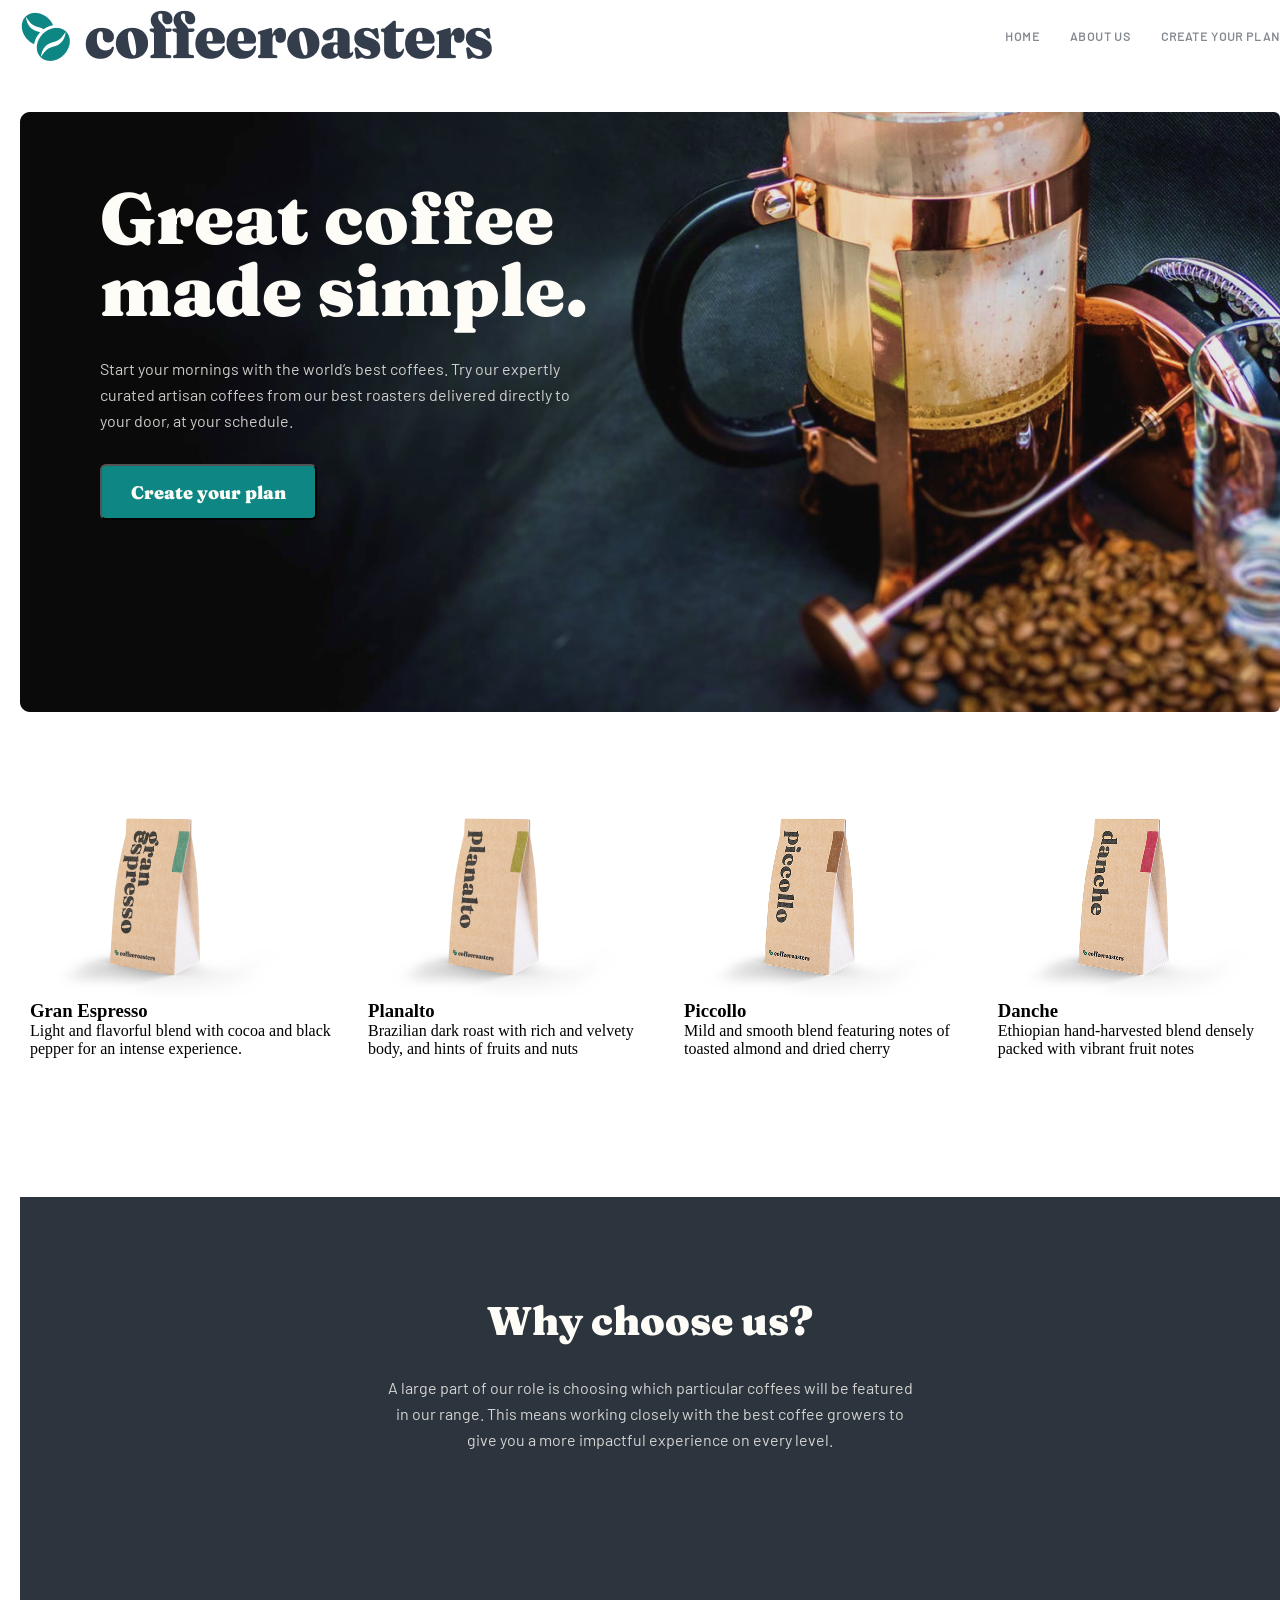
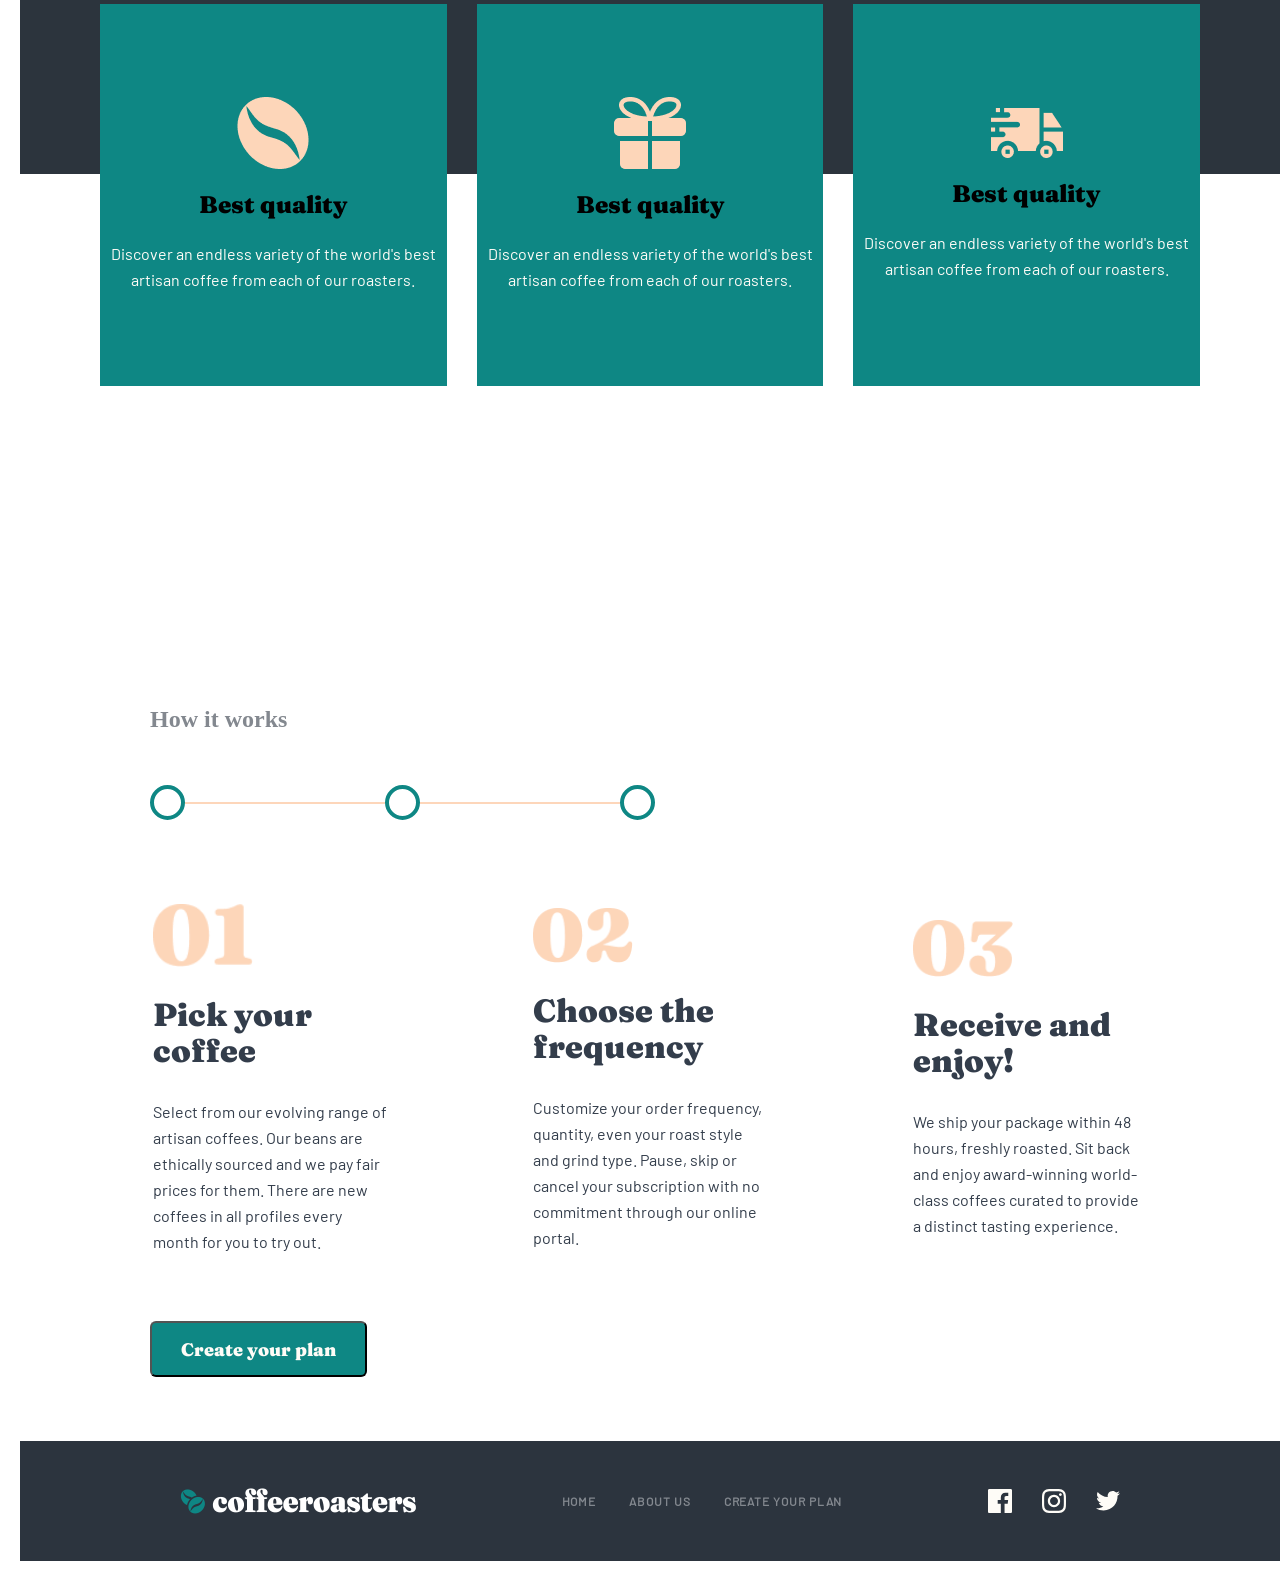
==== index.html @ 9636c9f7 "coffe" ====
<!doctype html>
<html lang="en">
  <head>
    <meta charset="UTF-8" />
    <meta name="viewport" content="width=device-width, initial-scale=1.0" />
    <title>Coffele</title>
    <link rel="stylesheet" href="./css/fonts.css" />
    <link rel="stylesheet" href="./css/style.css" />
  </head>
  <body>
    <div class="wrapper">
      <header>
        <div class="navbar">
          <img src="./img/navbar_logo.png" alt="logo" class="navbar_logo" />
          <ul class="navbar__list">
            <li class="navbar__item"><a class="navbar__link" href="#">Home</a></li>
            <li class="navbar__item"><a class="navbar__link" href="./pages/about.html">ABOUT US</a></li>
            <li class="navbar__item"><a class="navbar__link" href="#">Create your plan</a></li>
          </ul>
        </div>
        <div class="intro">
          <div class="intro__contener">
            <h1 class="intro__title">Great coffee made simple.</h1>
            <p class="intro__text">
              Start your mornings with the world’s best coffees. Try our
              expertly curated artisan coffees from our best roasters delivered
              directly to your door, at your schedule.
            </p>
            <button class="intro__btn">Create your plan</button>
          </div>
        </div>
      </header>

      <section class="section1">
        <div class="type__continer">
          <div class="type__card">
            <img src="./img/kopi1.png" alt="plan_1" class="type_card__img" />
            <h3 class="type__title">Gran Espresso</h3>
            <p class="type__subtitle">
              Light and flavorful blend with cocoa and black pepper for an
              intense experience.
            </p>
          </div>
          <div class="type__card">
            <img
              src="./img/planalto.png"
              alt="plan_1"
              class="type__card__img"
            />
            <h3 class="type__title">Planalto</h3>
            <p class="type__subtitle">
              Brazilian dark roast with rich and velvety body, and hints of
              fruits and nuts
            </p>
          </div>
          <div class="type__card">
            <img src="./img/kopi3.png" alt="plan_1" class="type__card__img" />
            <h3 class="type__title">Piccollo</h3>
            <p class="type__subtitle">
              Mild and smooth blend featuring notes of toasted almond and dried
              cherry
            </p>
          </div>
          <div class="type__card">
            <img src="./img/kopi4.png" alt="plan_1" class="type__card__img" />
            <h3 class="type__title">Danche</h3>
            <p class="type__text">
              Ethiopian hand-harvested blend densely packed with vibrant fruit
              notes
            </p>
          </div>
        </div>
      </section>

      <section class="section2">
        <div class="whu__continer">
          <div class="whu__content">
            <h2 class="whu__title">Why choose us?</h2>
            <p class="whu__text">
              A large part of our role is choosing which particular coffees will
              be featured in our range. This means working closely with the best
              coffee growers to give you a more impactful experience on every
              level.
            </p>
          </div>

          <div class="whu__cards">
            <div class="whu__card">
              <img
                src="./img/coffee-bean.png"
                alt="whu1"
                class="whu__card_img"
              />
              <p class="whu__card_text">Best quality</p>
              <p class="whu__card_subtitle">
                Discover an endless variety of the world's best artisan coffee
                from each of our roasters.
              </p>
            </div>
            <div class="whu__card">
              <img
                src="./img/Combined Shape.png"
                alt="whu1"
                class="whu__card_img"
              />
              <p class="whu__card_text">Best quality</p>
              <p class="whu__card_subtitle">
                Discover an endless variety of the world's best artisan coffee
                from each of our roasters.
              </p>
            </div>
            <div class="whu__card">
              <img
                src="./img/Combined Shape (1).png"
                alt="whu1"
                class="whu__card_img"
              />
              <p class="whu__card_text">Best quality</p>
              <p class="whu__card_subtitle">
                Discover an endless variety of the world's best artisan coffee
                from each of our roasters.
              </p>
            </div>
          </div>
        </div>
      </section>

      <sec tion class="section2">
        <div class="how__continer">
          <p class="how__text">How it works</p>
          <div class="how__cards">
            <div class="how__card"></div>
            <hr />
            <div class="how__card"></div>
            <hr />
            <div class="how__card"></div>
          </div>
          <div class="how__cards2">
            <div class="how__card1">
              <img src="./img/01.png" alt="plan1" class="how__card_img" />
              <p class="how__text1">Pick your coffee</p>
              <p class="how__text2">
                Select from our evolving range of artisan coffees. Our beans are
                ethically sourced and we pay fair prices for them. There are new
                coffees in all profiles every month for you to try out.
              </p>
            </div>
            <div class="how__card1">
              <img src="./img/02.png" alt="plan1" class="how__card_img" />
              <p class="how__text1">Choose the frequency</p>
              <p class="how__text2">
                Customize your order frequency, quantity, even your roast style
                and grind type. Pause, skip or cancel your subscription with no
                commitment through our online portal.
              </p>
            </div>
            <div class="how__card1">
              <img src="./img/03.png" alt="plan1" class="how__card_img" />
              <p class="how__text1">Receive and enjoy!</p>
              <p class="how__text2">
                We ship your package within 48 hours, freshly roasted. Sit back
                and enjoy award-winning world-class coffees curated to provide a
                distinct tasting experience.
              </p>
            </div>
          </div>
          <button class="how__btn">Create your plan</button>
        </div>
      </sec>
      <footer>
        <div class="footer__contener">
          <img src="./img/footer__logo.png" alt="logo" class="footer__logo" />
          <ul class="footer__list">
            <li class="footer__item"><a href="" class="footer__link">HOME</a></li>
            <li class="footer__item">
              <a href="./pages/about.html" class="footer__link">ABOUT US</a>
            </li>
            <li class="footer__item">
              <a href="" class="footer__link">Create your plan</a>
            </li>
          </ul>
          <div class="footer__contener_img">
            <img src="./img/fasebook.svg" alt="logo" class="footer__img" />
            <img src="./img/Shape.svg" alt="logo" class="footer__img" />
            <img src="./img/twitter.svg" alt="logo" class="footer__img" />
          </div>
        </div>
      </footer>
    </div>
  </body>
</html>
---- css/fonts.css ----
/* barlow-regular - latin */
@font-face {
  font-display: swap; /* Check https://developer.mozilla.org/en-US/docs/Web/CSS/@font-face/font-display for other options. */
  font-family: 'Barlow';
  font-style: normal;
  font-weight: 400;
  src: url('../fonts/barlow-v13-latin-regular.woff2') format('woff2'); /* Chrome 36+, Opera 23+, Firefox 39+, Safari 12+, iOS 10+ */
}
/* fraunces-regular - latin */
@font-face {
  font-display: swap; /* Check https://developer.mozilla.org/en-US/docs/Web/CSS/@font-face/font-display for other options. */
  font-family: 'Fraunces';
  font-style: normal;
  font-weight: 400;
  src: url('../fonts/fraunces-v38-latin-regular.woff2') format('woff2'); /* Chrome 36+, Opera 23+, Firefox 39+, Safari 12+, iOS 10+ */
}
/* fraunces-900 - latin */
@font-face {
  font-display: swap; /* Check https://developer.mozilla.org/en-US/docs/Web/CSS/@font-face/font-display for other options. */
  font-family: 'Fraunces';
  font-style: normal;
  font-weight: 900;
  src: url('../fonts/fraunces-v38-latin-900.woff2') format('woff2'); /* Chrome 36+, Opera 23+, Firefox 39+, Safari 12+, iOS 10+ */
}
---- css/style.css ----
* {
  margin: 0;
  padding: 0;
  box-sizing: border-box;
}

li {
  list-style: none;
}

a {
  text-decoration: none;
}

.wrapper {
  margin: auto;
  width: 1300px;
  padding: 10px 20px;
}

.navbar {
  display: flex;
  justify-content: space-between;
  align-items: center;
}
.navbar__list {
  display: flex;
  gap: 30px;
}
.navbar__link {
  font-family: "Barlow";
  font-style: normal;
  font-weight: 700;
  font-size: 12px;
  line-height: 15px;
  /* identical to box height, or 125% */
  letter-spacing: 0.923077px;
  text-transform: uppercase;
  color: #83888f;
}
.navbar__link:hover {
  color: black;
  transition: all 0.3s linear;
}

.intro {
  background-image: url("../img/intro.bg.color.png");
  height: 600px;
  margin-top: 50px;
  background-size: cover;
  border-radius: 6px;
  padding: 70px 80px;
}
.intro__contener {
  display: flex;
  flex-direction: column;
  gap: 30px;
  margin-top: 0px;
}
.intro__title {
  width: 500px;
  font-family: "Fraunces";
  font-style: normal;
  font-weight: 900;
  font-size: 72px;
  line-height: 72px;
  color: #fefcf7;
}
.intro__text {
  width: 500px;
  font-family: "Barlow";
  font-style: normal;
  font-weight: 400;
  font-size: 16px;
  line-height: 26px;
  /* or 162% */
  color: #fefcf7;
  mix-blend-mode: normal;
  opacity: 0.8;
}
.intro__btn {
  width: 217px;
  height: 56px;
  background: #0E8784;
  border-radius: 6px;
  /* Create your plan */
  font-family: "Fraunces";
  font-style: normal;
  font-weight: 900;
  font-size: 18px;
  line-height: 25px;
  /* identical to box height, or 139% */
  text-align: center;
  color: #FEFCF7;
}
.intro__btn:hover {
  background-color: #66d2cf;
}

.type__continer {
  display: flex;
  gap: 30px;
  margin-top: 81px;
  padding: 10px;
}
.type__continer__title {
  font-family: "Fraunces";
  font-style: normal;
  font-weight: 900;
  font-size: 24px;
  line-height: 32px;
  /* identical to box height, or 133% */
  text-align: center;
  color: #333d4b;
}
.type__continer__text {
  font-family: "Barlow";
  font-style: normal;
  font-weight: 400;
  font-size: 16px;
  line-height: 26px;
  /* or 162% */
  text-align: center;
  color: #333d4b;
}

.whu__continer {
  margin-top: 129px;
  background-color: #2c343d;
  height: 577px;
  padding: 100px 80px;
}

.whu__content {
  display: flex;
  flex-direction: column;
  align-items: center;
  gap: 30px;
}
.whu__title {
  font-family: "Fraunces";
  font-style: normal;
  font-weight: 900;
  font-size: 40px;
  line-height: 48px;
  /* identical to box height, or 120% */
  text-align: center;
  color: #fefcf7;
}
.whu__text {
  width: 530px;
  font-family: "Barlow";
  font-style: normal;
  font-weight: 400;
  font-size: 16px;
  line-height: 26px;
  /* or 162% */
  text-align: center;
  color: #fefcf7;
  mix-blend-mode: normal;
  opacity: 0.8;
}
.whu__cards {
  display: flex;
  gap: 30px;
  align-items: center;
  margin-top: 151px;
}
.whu__card {
  width: 350px;
  height: 382px;
  background-color: #0e8784;
  display: flex;
  flex-direction: column;
  align-items: center;
  justify-content: center;
  gap: 20px;
}
.whu__card_text {
  font-family: "Fraunces";
  font-style: normal;
  font-weight: 900;
  font-size: 24px;
  line-height: 32px;
  text-align: center;
}
.whu__card_subtitle {
  font-family: "Barlow";
  font-style: normal;
  font-weight: 400px;
  font-size: 16px;
  line-height: 26px;
  text-align: center;
  color: #fefcf7;
}

.how__continer {
  margin-top: 529px;
  display: flex;
  flex-direction: column;
  justify-content: center;
}

.how__text {
  font-family: "Fraunces 9pt";
  font-style: normal;
  font-weight: 900;
  font-size: 24px;
  line-height: 32px;
  /* identical to box height, or 133% */
  margin-left: 130px;
  color: #83888f;
}
.how__cards {
  display: flex;
  margin-top: 50px;
  align-items: center;
  margin-left: 130px;
}
.how__card {
  width: 35px;
  height: 35px;
  border: 4px solid #0e8784;
  border-radius: 50px;
}
.how__cards2 {
  display: flex;
  align-items: center;
  justify-content: center;
  margin-top: 82px;
  gap: 95px;
}
.how__card1 {
  width: 285px;
  height: 355px;
  display: flex;
  flex-direction: column;
  justify-content: center;
  gap: 30px;
  padding: 0 25px;
}
.how__card_img {
  width: 100px;
}
.how__text1 {
  font-family: "Fraunces";
  font-style: normal;
  font-weight: 900;
  font-size: 32px;
  line-height: 36px;
  /* or 112% */
  color: #333d4b;
}
.how__text2 {
  font-family: "Barlow";
  font-style: normal;
  font-weight: 400;
  font-size: 16px;
  line-height: 26px;
  /* or 162% */
  color: #333d4b;
}
.how__btn {
  width: 217px;
  height: 56px;
  background: #0E8784;
  border-radius: 6px;
  /* Create your plan */
  font-family: "Fraunces";
  font-style: normal;
  font-weight: 900;
  font-size: 18px;
  line-height: 25px;
  /* identical to box height, or 139% */
  text-align: center;
  color: #FEFCF7;
  margin: 64px 130px;
}
.how__btn:hover {
  background-color: #66D2CF;
}

hr {
  width: 200px;
  border: 1px solid #fdd6ba;
  height: 0px;
}

.footer__contener {
  background-color: #2c343e;
  display: flex;
  padding: 47px 87px;
  justify-content: space-around;
  align-items: center;
}
.footer__contener_img {
  display: flex;
  gap: 30px;
}
.footer__logo {
  width: 236px;
}
.footer__list {
  display: flex;
  gap: 33px;
}
.footer__link {
  font-family: "Barlow";
  font-style: normal;
  font-weight: 700;
  font-size: 12px;
  line-height: 15px;
  /* identical to box height, or 125% */
  letter-spacing: 0.923077px;
  text-transform: uppercase;
  color: #83888f;
}
.footer__link:hover {
  color: white;
  transition: all 0.3s linear;
}
.footer__img:hover {
  color: #fdd6ba;
  transition: all 0.3s linear;
}

.about {
  background-image: url(../img/about_intro.jpg);
  background-size: cover;
  height: 550px;
  display: flex;
  flex-direction: column;
  gap: 30px;
  padding: 130px;
}
.about__title {
  font-family: "Fraunces";
  font-style: normal;
  font-weight: 900;
  font-size: 40px;
  line-height: 48px;
  /* identical to box height, or 120% */
  color: #d9d7d1;
}
.about__text {
  width: 450px;
  font-family: "Barlow";
  font-style: normal;
  font-weight: 400;
  font-size: 16px;
  line-height: 26px;
  /* or 162% */
  color: #fefcf7;
}

.about__barmen {
  margin-top: 148px;
  display: flex;
  align-items: center;
  gap: 40px;
  justify-content: space-between;
  padding: 40px;
}
.about__barmen_right {
  display: flex;
  flex-direction: column;
  gap: 40px;
}
.about__barmen_title {
  font-family: "Fraunces";
  font-style: normal;
  font-weight: 900;
  font-size: 40px;
  line-height: 48px;
  /* identical to box height, or 120% */
  color: #333d4b;
}
.about__barmen_text {
  width: 539px;
  font-family: "Barlow";
  font-style: normal;
  font-weight: 400;
  font-size: 16px;
  line-height: 26px;
  /* or 162% */
  color: #333d4b;
  mix-blend-mode: normal;
  opacity: 0.8;
}

.sentr {
  margin-top: 150px;
  background-color: #2c343e;
  display: flex;
  height: 474px;
}
.sentr__left {
  padding: 85px;
  display: flex;
  flex-direction: column;
  gap: 40px;
}
.sentr__title {
  font-family: "Fraunces";
  font-style: normal;
  font-weight: 900;
  font-size: 40px;
  line-height: 48px;
  /* identical to box height, or 120% */
  color: #fefcf7;
}
.sentr__text {
  font-family: "Barlow";
  font-style: normal;
  font-weight: 400;
  font-size: 16px;
  line-height: 26px;
  /* or 162% */
  color: #fefcf7;
  mix-blend-mode: normal;
  opacity: 0.8;
}
.sentr__img {
  margin-top: -88px;
  margin-right: 85px;
  border: 1px solid #2c343e;
  border-radius: 12px;
}

.countries__continer {
  margin-top: 168px;
  padding: 85px;
}
.countries__title {
  font-family: "Fraunces 9pt";
  font-style: normal;
  font-weight: 900;
  font-size: 24px;
  line-height: 32px;
  /* identical to box height, or 133% */
  color: #83888f;
}
.countries__cards {
  margin-top: 72px;
  display: flex;
  gap: 95px;
}
.countries__card {
  width: 280px;
  display: flex;
  flex-direction: column;
  gap: 20px;
  justify-content: center;
}
.countries__img {
  width: 50px;
}
.countries__text {
  font-family: "Fraunces";
  font-style: normal;
  font-weight: 900;
  font-size: 32px;
  line-height: 36px;
  /* identical to box height, or 112% */
  color: #333d4b;
}
.countries__text2 {
  font-family: "Barlow";
  font-style: normal;
  font-weight: 400;
  font-size: 16px;
  line-height: 26px;
  /* or 162% */
  color: #333d4b;
}/*# sourceMappingURL=style.css.map */
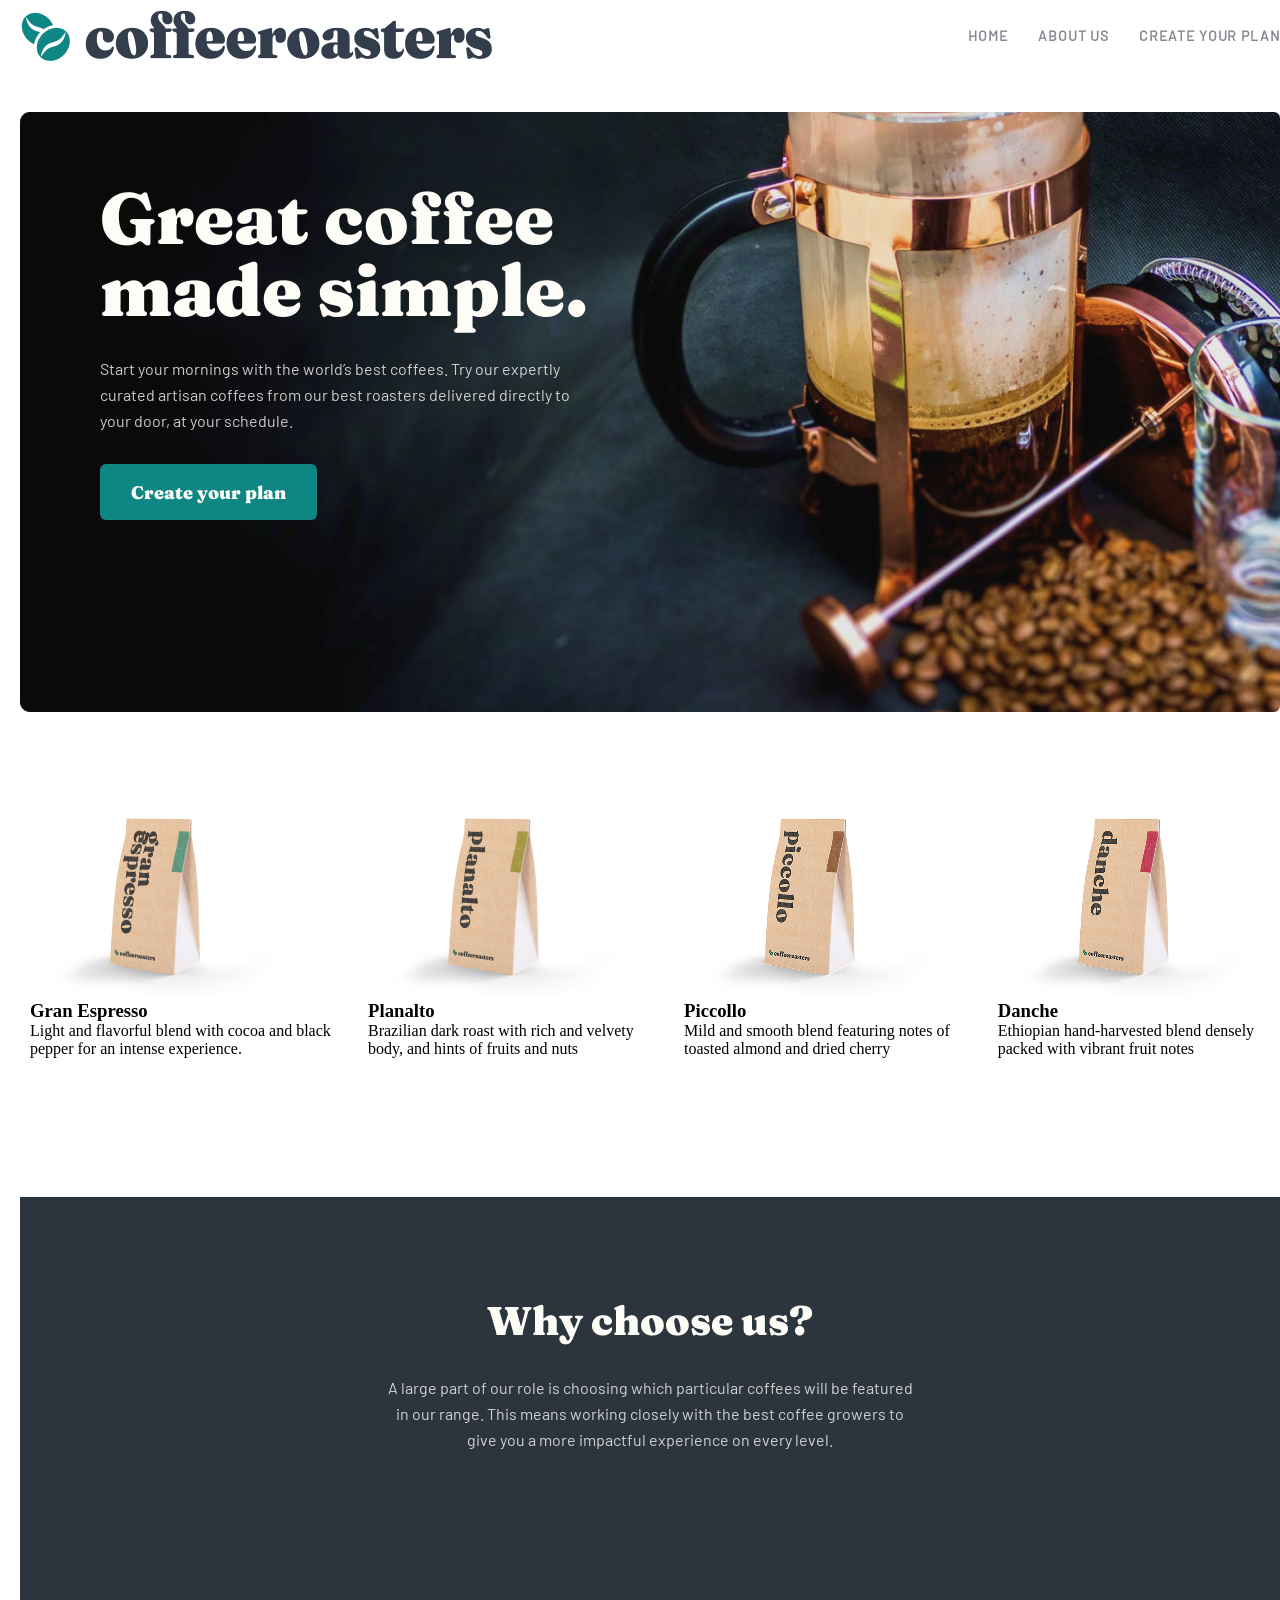
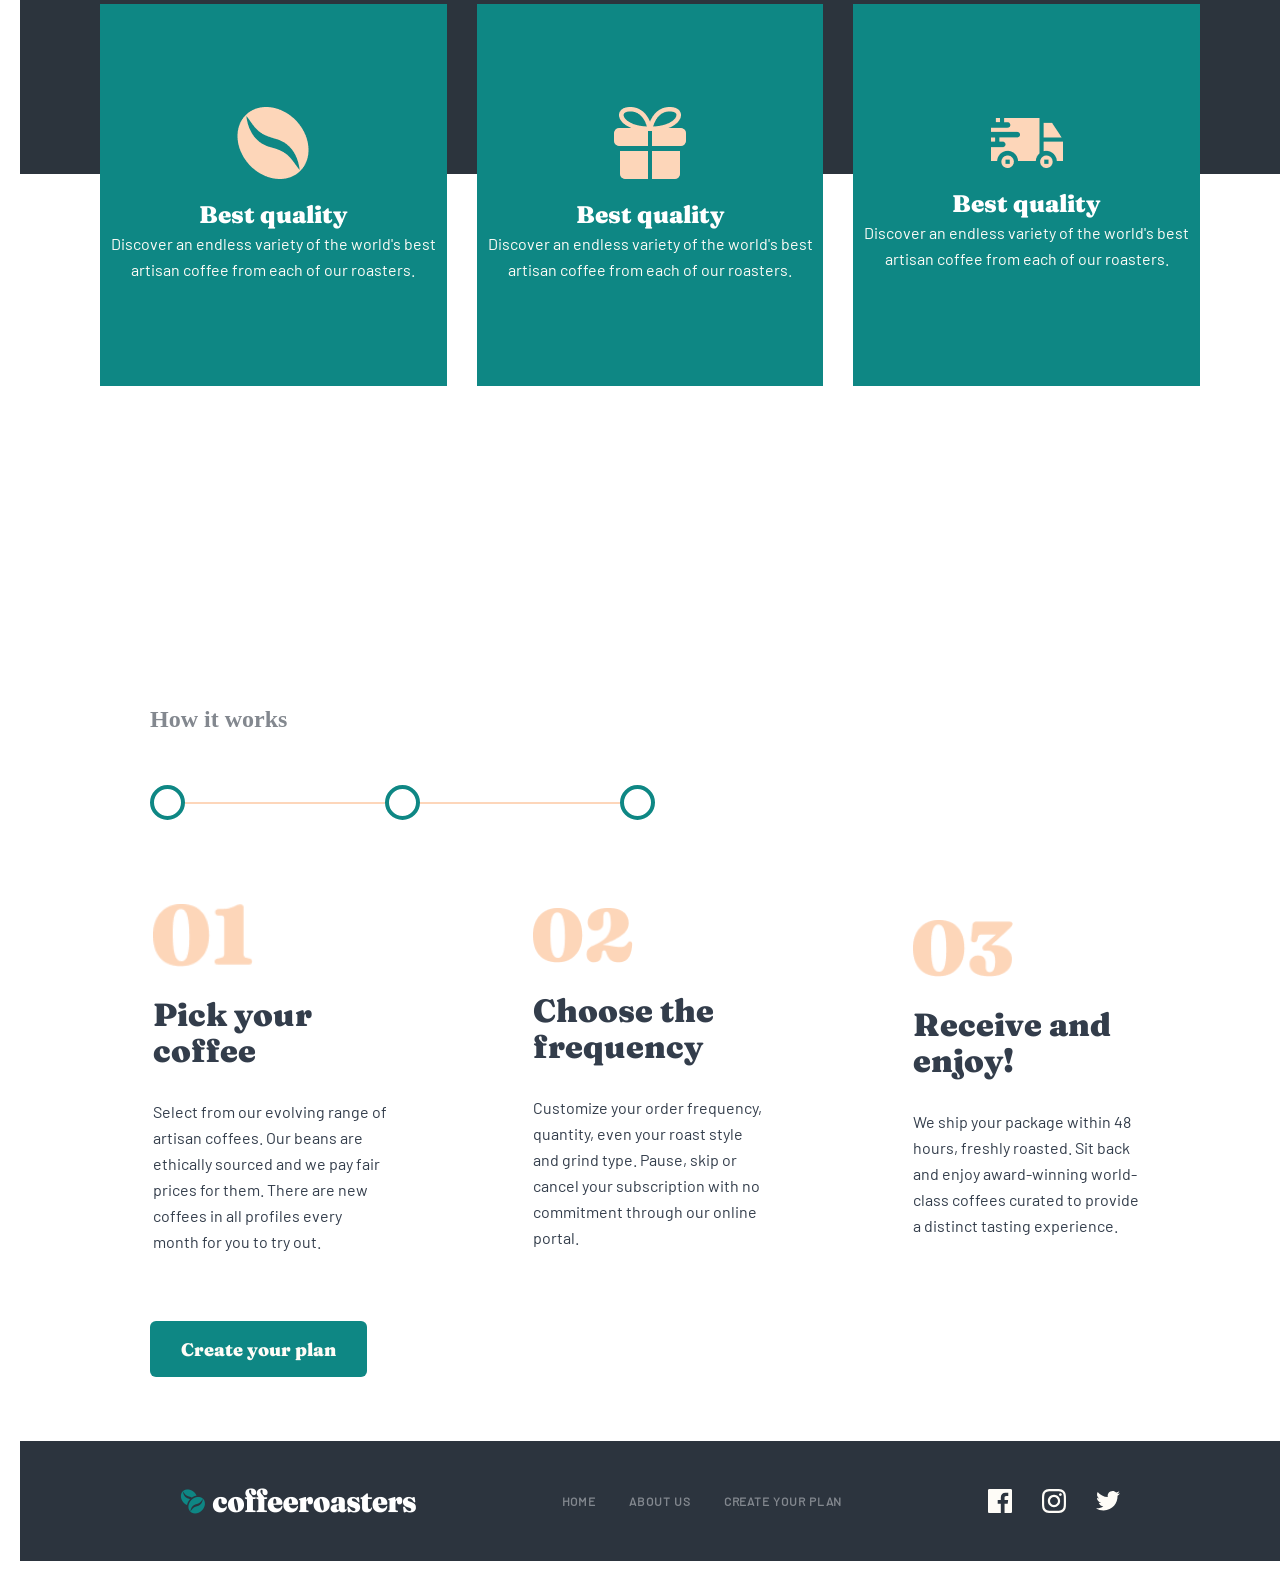
==== commit 8c8af4ca: "ozgardi" ====
--- a/index.html
+++ b/index.html
@@ -13,10 +13,23 @@
         <div class="navbar">
           <img src="./img/navbar_logo.png" alt="logo" class="navbar_logo" />
           <ul class="navbar__list">
-            <li class="navbar__item"><a class="navbar__link" href="#">Home</a></li>
-            <li class="navbar__item"><a class="navbar__link" href="./pages/about.html">ABOUT US</a></li>
-            <li class="navbar__item"><a class="navbar__link" href="#">Create your plan</a></li>
+            <li class="navbar__item">
+              <a class="navbar__link" href="#">Home</a>
+            </li>
+            <li class="navbar__item">
+              <a class="navbar__link" href="./pages/about.html">ABOUT US</a>
+            </li>
+            <li class="navbar__item">
+              <a class="navbar__link" href="./pages/creat.html"
+                >Create your plan</a
+              >
+            </li>
           </ul>
+          <div class="navbar__burger">
+            <div class="navbar__burger_item"></div>
+            <div class="navbar__burger_item"></div>
+            <div class="navbar__burger_item"></div>
+          </div>
         </div>
         <div class="intro">
           <div class="intro__contener">
@@ -34,12 +47,14 @@
       <section class="section1">
         <div class="type__continer">
           <div class="type__card">
-            <img src="./img/kopi1.png" alt="plan_1" class="type_card__img" />
-            <h3 class="type__title">Gran Espresso</h3>
-            <p class="type__subtitle">
-              Light and flavorful blend with cocoa and black pepper for an
-              intense experience.
-            </p>
+            <img src="./img/kopi1.png" alt="plan_1" class="type__card__img" />
+            <div class="type__top">
+              <h3 class="type__title">Gran Espresso</h3>
+              <p class="type__subtitle">
+                Light and flavorful blend with cocoa and black pepper for an
+                intense experience.
+              </p>
+            </div>
           </div>
           <div class="type__card">
             <img
@@ -47,27 +62,33 @@
               alt="plan_1"
               class="type__card__img"
             />
-            <h3 class="type__title">Planalto</h3>
-            <p class="type__subtitle">
-              Brazilian dark roast with rich and velvety body, and hints of
-              fruits and nuts
-            </p>
+            <div class="type__top">
+              <h3 class="type__title">Planalto</h3>
+              <p class="type__subtitle">
+                Brazilian dark roast with rich and velvety body, and hints of
+                fruits and nuts
+              </p>
+            </div>
           </div>
           <div class="type__card">
             <img src="./img/kopi3.png" alt="plan_1" class="type__card__img" />
-            <h3 class="type__title">Piccollo</h3>
-            <p class="type__subtitle">
-              Mild and smooth blend featuring notes of toasted almond and dried
-              cherry
-            </p>
+            <div class="type__top">
+              <h3 class="type__title">Piccollo</h3>
+              <p class="type__subtitle">
+                Mild and smooth blend featuring notes of toasted almond and
+                dried cherry
+              </p>
+            </div>
           </div>
           <div class="type__card">
             <img src="./img/kopi4.png" alt="plan_1" class="type__card__img" />
-            <h3 class="type__title">Danche</h3>
-            <p class="type__text">
-              Ethiopian hand-harvested blend densely packed with vibrant fruit
-              notes
-            </p>
+            <div class="type__top">
+              <h3 class="type__title">Danche</h3>
+              <p class="type__subtitle">
+                Ethiopian hand-harvested blend densely packed with vibrant fruit
+                notes
+              </p>
+            </div>
           </div>
         </div>
       </section>
@@ -91,11 +112,13 @@
                 alt="whu1"
                 class="whu__card_img"
               />
-              <p class="whu__card_text">Best quality</p>
-              <p class="whu__card_subtitle">
-                Discover an endless variety of the world's best artisan coffee
-                from each of our roasters.
-              </p>
+              <div class="whu__top">
+                <p class="whu__card_text">Best quality</p>
+                <p class="whu__card_subtitle">
+                  Discover an endless variety of the world's best artisan coffee
+                  from each of our roasters.
+                </p>
+              </div>
             </div>
             <div class="whu__card">
               <img
@@ -103,11 +126,13 @@
                 alt="whu1"
                 class="whu__card_img"
               />
-              <p class="whu__card_text">Best quality</p>
-              <p class="whu__card_subtitle">
-                Discover an endless variety of the world's best artisan coffee
-                from each of our roasters.
-              </p>
+              <div class="whu__top">
+                <p class="whu__card_text">Best quality</p>
+                <p class="whu__card_subtitle">
+                  Discover an endless variety of the world's best artisan coffee
+                  from each of our roasters.
+                </p>
+              </div>
             </div>
             <div class="whu__card">
               <img
@@ -115,17 +140,19 @@
                 alt="whu1"
                 class="whu__card_img"
               />
-              <p class="whu__card_text">Best quality</p>
-              <p class="whu__card_subtitle">
-                Discover an endless variety of the world's best artisan coffee
-                from each of our roasters.
-              </p>
+              <div class="whu__top">
+                <p class="whu__card_text">Best quality</p>
+                <p class="whu__card_subtitle">
+                  Discover an endless variety of the world's best artisan coffee
+                  from each of our roasters.
+                </p>
+              </div>
             </div>
           </div>
         </div>
       </section>
 
-      <sec tion class="section2">
+      <section tion class="section2">
         <div class="how__continer">
           <p class="how__text">How it works</p>
           <div class="how__cards">
@@ -166,17 +193,22 @@
           </div>
           <button class="how__btn">Create your plan</button>
         </div>
-      </sec>
+      </section>
+
       <footer>
         <div class="footer__contener">
           <img src="./img/footer__logo.png" alt="logo" class="footer__logo" />
           <ul class="footer__list">
-            <li class="footer__item"><a href="" class="footer__link">HOME</a></li>
+            <li class="footer__item">
+              <a href="" class="footer__link">HOME</a>
+            </li>
             <li class="footer__item">
               <a href="./pages/about.html" class="footer__link">ABOUT US</a>
             </li>
             <li class="footer__item">
-              <a href="" class="footer__link">Create your plan</a>
+              <a href="./pages/creat.html" class="footer__link"
+                >Create your plan</a
+              >
             </li>
           </ul>
           <div class="footer__contener_img">
--- a/css/style.css
+++ b/css/style.css
@@ -18,6 +18,12 @@
   padding: 10px 20px;
 }
 
+@media only screen and (max-width: 480px) {
+  .wrapper {
+    width: 100%;
+    padding: 20px 30px;
+  }
+}
 .navbar {
   display: flex;
   justify-content: space-between;
@@ -31,7 +37,7 @@
   font-family: "Barlow";
   font-style: normal;
   font-weight: 700;
-  font-size: 12px;
+  font-size: 14px;
   line-height: 15px;
   /* identical to box height, or 125% */
   letter-spacing: 0.923077px;
@@ -41,6 +47,17 @@
 .navbar__link:hover {
   color: black;
   transition: all 0.3s linear;
+}
+.navbar__burger {
+  flex-direction: column;
+  gap: 3px;
+  display: none;
+}
+.navbar__burger_item {
+  width: 25px;
+  height: 2px;
+  background-color: black;
+  border-radius: 20px;
 }
 
 .intro {
@@ -92,11 +109,55 @@
   /* identical to box height, or 139% */
   text-align: center;
   color: #FEFCF7;
+  border: none;
 }
 .intro__btn:hover {
   background-color: #66d2cf;
 }
 
+@media only screen and (max-width: 480px) {
+  .navbar__list {
+    display: none;
+  }
+  .navbar__burger {
+    display: flex;
+  }
+  .navbar_logo {
+    width: 200px;
+  }
+  .intro {
+    background-image: 400px;
+    height: 500px;
+  }
+  .intro__title {
+    width: 100%;
+    font-weight: 900;
+    font-size: 38px;
+    line-height: 40px;
+    /* or 100% */
+    text-align: center;
+    color: #fefcf7;
+  }
+  .intro__text {
+    width: 100%;
+    font-weight: 400;
+    font-size: 14px;
+    line-height: 25px;
+    /* or 167% */
+    text-align: center;
+    color: #fefcf7;
+    mix-blend-mode: normal;
+    opacity: 0.8;
+  }
+  .intro__btn {
+    margin: auto;
+  }
+}
+@media only screen and (max-width: 912px) {
+  .intro {
+    padding: 110px 90px;
+  }
+}
 .type__continer {
   display: flex;
   gap: 30px;
@@ -124,6 +185,51 @@
   color: #333d4b;
 }
 
+@media only screen and (max-width: 480px) {
+  .type__continer {
+    flex-direction: column;
+  }
+  .type__card {
+    display: flex;
+    flex-direction: column;
+    justify-content: center;
+    align-items: center;
+  }
+  .type__subtitle {
+    width: 80%;
+  }
+}
+@media only screen and (max-width: 912px) {
+  .type__continer {
+    flex-direction: column;
+    justify-content: center;
+    align-items: center;
+  }
+  .type__card {
+    width: 60%;
+    display: flex;
+    gap: 30px;
+    justify-content: center;
+    align-items: center;
+  }
+  .type__top {
+    display: flex;
+    flex-direction: column;
+    gap: 30px;
+  }
+  .type__title {
+    width: 100%;
+    font-style: normal;
+    font-weight: 900;
+    font-size: 24px;
+    line-height: 32px;
+    /* identical to box height, or 133% */
+    color: #333d4b;
+  }
+  .type__subtitle {
+    width: 60%;
+  }
+}
 .whu__continer {
   margin-top: 129px;
   background-color: #2c343d;
@@ -183,6 +289,7 @@
   font-size: 24px;
   line-height: 32px;
   text-align: center;
+  color: white;
 }
 .whu__card_subtitle {
   font-family: "Barlow";
@@ -194,6 +301,106 @@
   color: #fefcf7;
 }
 
+@media only screen and (max-width: 480px) {
+  .whu__continer {
+    height: 1000px;
+    border-radius: 8px;
+  }
+  .whu__title {
+    width: 100%;
+    font-weight: 900;
+    font-size: 28px;
+    line-height: 28px;
+    /* identical to box height, or 100% */
+    text-align: center;
+    color: #fefcf7;
+  }
+  .whu__text {
+    width: 100%;
+    font-style: normal;
+    font-weight: 400;
+    font-size: 14px;
+    line-height: 25px;
+    /* or 167% */
+    text-align: center;
+    color: #fefcf7;
+    mix-blend-mode: normal;
+    opacity: 0.8;
+  }
+  .whu__cards {
+    flex-direction: column;
+    margin-top: 64px;
+  }
+  .whu__card {
+    display: flex;
+    flex-direction: column;
+    justify-content: center;
+    align-items: center;
+    border-radius: 8px;
+  }
+}
+@media only screen and (max-width: 912px) {
+  .whu__continer {
+    height: 700px;
+    border-radius: 8px;
+  }
+  .whu__title {
+    width: 100%;
+    font-weight: 900;
+    font-size: 28px;
+    line-height: 28px;
+    /* identical to box height, or 100% */
+    text-align: center;
+    color: #fefcf7;
+  }
+  .whu__text {
+    width: 60%;
+    font-style: normal;
+    font-weight: 400;
+    font-size: 20px;
+    line-height: 35px;
+    /* or 167% */
+    text-align: center;
+    color: #fefcf7;
+    mix-blend-mode: normal;
+    opacity: 0.8;
+  }
+  .whu__cards {
+    flex-direction: column;
+    margin-top: 64px;
+  }
+  .whu__card {
+    height: 250px;
+    flex-direction: row;
+    width: 100%;
+    border-radius: 12px;
+    gap: 70px;
+  }
+  .whu__card_text {
+    font-style: normal;
+    font-weight: 900;
+    font-size: 28px;
+    line-height: 32px;
+    /* identical to box height, or 133% */
+    color: #fefcf7;
+  }
+  .whu__card_subtitle {
+    text-align: start;
+    font-style: normal;
+    font-weight: 400;
+    font-size: 20px;
+    line-height: 25px;
+    /* or 167% */
+    color: #fefcf7;
+  }
+  .whu__top {
+    display: flex;
+    flex-direction: column;
+    align-items: start;
+    gap: 30px;
+    width: 45%;
+  }
+}
 .how__continer {
   margin-top: 529px;
   display: flex;
@@ -274,10 +481,11 @@
   /* identical to box height, or 139% */
   text-align: center;
   color: #FEFCF7;
+  border: none;
   margin: 64px 130px;
 }
 .how__btn:hover {
-  background-color: #66D2CF;
+  background-color: #66d2cf;
 }
 
 hr {
@@ -286,6 +494,43 @@
   height: 0px;
 }
 
+@media only screen and (max-width: 480px) {
+  .how__text {
+    margin-top: 150px;
+  }
+  .how__cards {
+    display: none;
+  }
+  .how__cards2 {
+    flex-direction: column;
+  }
+  .how__card1 {
+    justify-content: center;
+    align-items: center;
+  }
+  .how__text1 {
+    font-style: normal;
+    font-weight: 900;
+    font-size: 28px;
+    line-height: 32px;
+    /* identical to box height, or 114% */
+    text-align: center;
+    color: #333d4b;
+  }
+  .how__text2 {
+    font-style: normal;
+    font-weight: 400;
+    font-size: 15px;
+    line-height: 25px;
+    /* or 167% */
+    text-align: center;
+    color: #333d4b;
+  }
+  .how__btn {
+    margin: auto;
+    margin-top: 50px;
+  }
+}
 .footer__contener {
   background-color: #2c343e;
   display: flex;
@@ -324,14 +569,42 @@
   transition: all 0.3s linear;
 }
 
+@media only screen and (max-width: 480px) {
+  .footer__contener {
+    width: 100%;
+    margin-top: 50px;
+    flex-direction: column;
+    gap: 50px;
+  }
+  .footer__list {
+    flex-direction: column;
+    justify-content: center;
+    align-items: center;
+    gap: 20px;
+  }
+}
+@media only screen and (max-width: 912px) {
+  .footer__contener {
+    width: 100%;
+    margin-top: 50px;
+    flex-direction: column;
+    gap: 50px;
+  }
+  .footer__list {
+    justify-content: center;
+    align-items: center;
+    gap: 20px;
+  }
+}
 .about {
   background-image: url(../img/about_intro.jpg);
   background-size: cover;
   height: 550px;
   display: flex;
   flex-direction: column;
-  gap: 30px;
+  gap: 10px;
   padding: 130px;
+  margin-top: 30px;
 }
 .about__title {
   font-family: "Fraunces";
@@ -353,8 +626,69 @@
   color: #fefcf7;
 }
 
+@media only screen and (max-width: 480px) {
+  .navbar__list {
+    display: none;
+  }
+  .navbar__burger {
+    display: flex;
+  }
+  .navbar_logo {
+    width: 200px;
+  }
+  .about {
+    padding: 30px;
+    display: flex;
+    flex-direction: column;
+    justify-content: center;
+    align-items: center;
+    width: 100%;
+  }
+  .about__title {
+    font-style: normal;
+    font-weight: 900;
+    font-size: 28px;
+    line-height: 28px;
+    /* identical to box height, or 100% */
+    text-align: center;
+    color: #fefcf7;
+  }
+  .about__text {
+    width: 100%;
+    font-style: normal;
+    font-weight: 400;
+    font-size: 20px;
+    line-height: 35px;
+    /* or 167% */
+    text-align: center;
+    color: #fefcf7;
+    mix-blend-mode: normal;
+    opacity: 0.8;
+  }
+}
+@media only screen and (max-width: 912px) {
+  .about {
+    border-radius: 12px;
+    gap: 50px;
+  }
+  .about__title {
+    font-style: normal;
+    font-weight: 900;
+    font-size: 32px;
+    line-height: 40px;
+    /* identical to box height, or 125% */
+    color: #fefcf7;
+  }
+  .about__text {
+    width: 50%;
+    font-style: normal;
+    font-weight: 400;
+    font-size: 18px;
+    line-height: 25px;
+  }
+}
 .about__barmen {
-  margin-top: 148px;
+  margin-top: 18px;
   display: flex;
   align-items: center;
   gap: 40px;
@@ -388,8 +722,53 @@
   opacity: 0.8;
 }
 
+@media only screen and (max-width: 480px) {
+  .about__barmen {
+    flex-direction: column;
+    justify-content: center;
+    align-items: center;
+    padding: 0;
+  }
+  .about__barmen_title {
+    font-style: normal;
+    font-weight: 900;
+    font-size: 32px;
+    line-height: 48px;
+    /* identical to box height, or 150% */
+    text-align: center;
+    color: #333d4b;
+  }
+  .about__barmen_text {
+    width: 100%;
+    font-style: normal;
+    font-weight: 400;
+    font-size: 15px;
+    line-height: 25px;
+    /* or 167% */
+    text-align: center;
+    color: #333d4b;
+    mix-blend-mode: normal;
+    opacity: 0.8;
+  }
+}
+@media only screen and (max-width: 912px) {
+  .about__barmen_img {
+    height: 100%;
+  }
+  .about__barmen_text {
+    width: 410px;
+    font-style: normal;
+    font-weight: 400;
+    font-size: 18px;
+    line-height: 25px;
+    /* or 167% */
+    color: #333d4b;
+    mix-blend-mode: normal;
+    opacity: 0.8;
+  }
+}
 .sentr {
-  margin-top: 150px;
+  margin-top: 70px;
   background-color: #2c343e;
   display: flex;
   height: 474px;
@@ -427,8 +806,100 @@
   border-radius: 12px;
 }
 
+@media only screen and (max-width: 480px) {
+  .sentr {
+    display: flex;
+    flex-direction: column-reverse;
+    margin-top: 190px;
+    position: relative;
+    gap: 0;
+    border-radius: 8px;
+  }
+  .sentr__left {
+    margin: auto;
+    padding: 0;
+  }
+  .sentr__img {
+    width: 300px;
+    height: 200px;
+    position: absolute;
+    bottom: 390px;
+    left: 15%;
+  }
+  .sentr__title {
+    margin-left: 80px;
+    width: 50%;
+    font-style: normal;
+    font-weight: 900;
+    font-size: 28px;
+    line-height: 28px;
+    /* or 100% */
+    text-align: center;
+    color: #fefcf7;
+  }
+  .sentr__text {
+    margin-left: 40px;
+    width: 100%;
+    width: 330px;
+    font-style: normal;
+    font-weight: 400;
+    font-size: 15px;
+    line-height: 25px;
+    /* or 167% */
+    text-align: center;
+    color: #fefcf7;
+    mix-blend-mode: normal;
+    opacity: 0.8;
+  }
+}
+@media only screen and (max-width: 912px) {
+  .sentr {
+    display: flex;
+    flex-direction: column-reverse;
+    margin-top: 290px;
+    position: relative;
+    gap: 0;
+    border-radius: 8px;
+  }
+  .sentr__left {
+    margin: auto;
+    padding: 0;
+  }
+  .sentr__img {
+    width: 80%;
+    height: 80%;
+    position: absolute;
+    bottom: 290px;
+    left: 10%;
+  }
+  .sentr__title {
+    margin-top: 15%;
+    margin-left: 20%;
+    width: 50%;
+    font-style: normal;
+    font-weight: 900;
+    font-size: 28px;
+    line-height: 28px;
+    /* or 100% */
+    text-align: center;
+    color: #fefcf7;
+  }
+  .sentr__text {
+    margin-left: 25%;
+    width: 42.5%;
+    font-style: normal;
+    font-weight: 400;
+    font-size: 15px;
+    line-height: 25px;
+    /* or 167% */
+    text-align: center;
+    color: #fefcf7;
+    mix-blend-mode: normal;
+    opacity: 0.8;
+  }
+}
 .countries__continer {
-  margin-top: 168px;
+  margin-top: 18px;
   padding: 85px;
 }
 .countries__title {
@@ -472,4 +943,462 @@
   line-height: 26px;
   /* or 162% */
   color: #333d4b;
+}
+
+@media only screen and (max-width: 480px) {
+  .countries {
+    display: flex;
+    flex-direction: column;
+    align-items: center;
+    justify-content: center;
+  }
+  .countries__cards {
+    flex-direction: column;
+  }
+  .countries__card {
+    align-items: center;
+    justify-content: center;
+  }
+  .countries__title {
+    margin-left: 50px;
+  }
+}
+.create__intro {
+  margin-top: 40px;
+  background-image: url(../img/creat__img.png);
+  background-size: cover;
+  height: 450px;
+  padding: 80px;
+}
+.create__intro__title {
+  font-family: "Fraunces";
+  font-style: normal;
+  font-weight: 900;
+  font-size: 72px;
+  line-height: 72px;
+  /* identical to box height, or 100% */
+  color: #fefcf7;
+}
+.create__intro__text {
+  width: 450px;
+  margin-top: 30px;
+  font-family: "Barlow";
+  font-style: normal;
+  font-weight: 400;
+  font-size: 16px;
+  line-height: 26px;
+  /* or 162% */
+  color: #fefcf7;
+  mix-blend-mode: normal;
+  opacity: 0.8;
+}
+
+.create__text {
+  font-family: "Inter";
+  font-style: normal;
+  font-weight: 400;
+  font-size: 72px;
+  line-height: 72px;
+  /* identical to box height, or 100% */
+  color: #000000;
+  text-align: center;
+  margin: 30px 0;
+}
+
+.creation__intro_card {
+  margin-top: -300px;
+}
+
+.creat__how__continer {
+  background-color: #2c343e;
+  padding: 80px;
+  border-radius: 8px;
+  margin-top: 70px;
+}
+
+.creat__how__cards {
+  display: flex;
+  align-items: center;
+}
+.creat__how__card {
+  width: 30px;
+  height: 30px;
+  border: 2px solid green;
+  border-radius: 50px;
+}
+.creat__how__cards2 {
+  display: flex;
+  margin-top: 82px;
+  gap: 95px;
+}
+.creat__how__card1 {
+  display: flex;
+  flex-direction: column;
+  gap: 30px;
+  align-items: start;
+  justify-content: start;
+  width: 285px;
+  padding: 5px;
+}
+.creat__how__text1 {
+  width: 220px;
+  font-family: "Fraunces";
+  font-style: normal;
+  font-weight: 900;
+  font-size: 32px;
+  line-height: 36px;
+  /* or 112% */
+  color: #fefcf7;
+}
+.creat__how__text2 {
+  font-family: "Barlow";
+  font-style: normal;
+  font-weight: 400;
+  font-size: 16px;
+  line-height: 26px;
+  /* or 162% */
+  color: #fefcf7;
+}
+
+@media only screen and (max-width: 480px) {
+  .create__intro {
+    width: 100%;
+    padding: 0px;
+    display: flex;
+    flex-direction: column;
+    align-items: center;
+    justify-content: center;
+  }
+  .create__intro__contener {
+    width: 100%;
+    display: flex;
+    flex-direction: column;
+    align-items: center;
+    justify-content: center;
+  }
+  .create__intro__title {
+    width: 100%;
+    font-style: normal;
+    font-weight: 900;
+    font-size: 40px;
+    line-height: 40px;
+    /* identical to box height, or 100% */
+    text-align: center;
+    color: #fefcf7;
+  }
+  .create__intro__text {
+    width: 300px;
+    font-family: "Barlow";
+    font-style: normal;
+    font-weight: 400;
+    font-size: 15px;
+    line-height: 25px;
+    /* or 167% */
+    text-align: center;
+    color: #fefcf7;
+    mix-blend-mode: normal;
+    opacity: 0.8;
+  }
+  .creat__how__continer {
+    margin-top: 150px;
+  }
+  .creat__how__cards {
+    display: none;
+  }
+  .creat__how__cards2 {
+    flex-direction: column;
+  }
+  .creat__how__card1 {
+    justify-content: center;
+    align-items: center;
+  }
+  .creat__how__text1 {
+    width: 100%;
+    width: 400px;
+    font-style: normal;
+    font-weight: 900;
+    font-size: 28px;
+    line-height: 32px;
+    /* identical to box height, or 114% */
+    text-align: center;
+    color: #ffffff;
+  }
+  .creat__how__text2 {
+    font-style: normal;
+    font-weight: 400;
+    font-size: 15px;
+    line-height: 25px;
+    /* or 167% */
+    text-align: center;
+    color: #ffffff;
+  }
+}
+.dreak__continer {
+  margin-top: 168px;
+  display: flex;
+  justify-content: space-between;
+}
+.dreak__left {
+  display: flex;
+  flex-direction: column;
+  gap: 20px;
+}
+.dreak__left-son {
+  font-family: "Fraunces";
+  font-style: normal;
+  font-weight: 900;
+  font-size: 24px;
+  line-height: 32px;
+  /* identical to box height, or 133% */
+  color: #0e8784;
+}
+.dreak__left-text {
+  font-family: "Fraunces";
+  font-style: normal;
+  font-weight: 900;
+  font-size: 24px;
+  line-height: 32px;
+  /* identical to box height, or 133% */
+  color: #83888f;
+}
+.dreak__left-son2 {
+  font-family: "Fraunces";
+  font-style: normal;
+  font-weight: 900;
+  font-size: 24px;
+  line-height: 32px;
+  /* identical to box height, or 133% */
+  color: #83888f;
+}
+.dreak__left-son3 {
+  font-family: "Fraunces";
+  font-style: normal;
+  font-weight: 900;
+  font-size: 24px;
+  line-height: 32px;
+  /* identical to box height, or 133% */
+  color: #83888f;
+}
+.dreak__left-son4 {
+  font-family: "Fraunces";
+  font-style: normal;
+  font-weight: 900;
+  font-size: 24px;
+  line-height: 32px;
+  /* identical to box height, or 133% */
+  color: #83888f;
+}
+.dreak__left-son5 {
+  font-family: "Fraunces";
+  font-style: normal;
+  font-weight: 900;
+  font-size: 24px;
+  line-height: 32px;
+  /* identical to box height, or 133% */
+  color: #83888f;
+}
+.dreak__left-text5 {
+  font-family: "Fraunces";
+  font-style: normal;
+  font-weight: 900;
+  font-size: 24px;
+  line-height: 32px;
+  /* identical to box height, or 133% */
+  color: rgb(51, 47, 47);
+}
+.dreak__left div {
+  display: flex;
+  gap: 30px;
+}
+.dreak__left hr {
+  width: 255px;
+  border: 1px solid #83888f;
+}
+.dreak__cards_top {
+  display: flex;
+  gap: 30px;
+  justify-content: space-between;
+}
+.dreak__cards_bottom {
+  display: flex;
+  margin: 80px 0;
+  gap: 20px;
+}
+.dreak__cards_title {
+  font-family: "Fraunces";
+  font-style: normal;
+  font-weight: 900;
+  font-size: 40px;
+  line-height: 48px;
+  /* identical to box height, or 120% */
+  color: #83888f;
+}
+.dreak__cards i {
+  color: #0e8784;
+}
+.dreak__card {
+  display: flex;
+  flex-direction: column;
+  justify-content: center;
+  padding: 32px 28px;
+  gap: 30px;
+  width: 228px;
+  height: 250px;
+  border-radius: 8px;
+  background-color: #979797;
+}
+.dreak__card:hover {
+  background-color: #fdd6ba;
+}
+
+#bg_color1 {
+  background-color: #0e8784;
+}
+#bg_color1:hover {
+  background-color: #fdd6ba;
+}
+
+#bg_color2 {
+  background-color: #0e8784;
+}
+#bg_color2:hover {
+  background-color: #fdd6ba;
+}
+
+#bg_color3 {
+  background-color: #0e8784;
+}
+#bg_color3:hover {
+  background-color: #fdd6ba;
+}
+
+#bg_color4 {
+  background-color: #0e8784;
+}
+#bg_color4:hover {
+  background-color: #fdd6ba;
+}
+
+@media only screen and (max-width: 480px) {
+  .dreak__left {
+    display: none;
+  }
+  .dreak__continer {
+    display: block;
+  }
+  .dreak__right {
+    display: flex;
+    flex-direction: column;
+    align-items: center;
+    justify-content: center;
+  }
+  .dreak__cards_bottom {
+    flex-direction: column;
+  }
+  .dreak__cards_top {
+    gap: 5px;
+    display: flex;
+    align-items: center;
+    justify-content: center;
+    gap: 70px;
+  }
+  .dreak__cards_title {
+    width: 240px;
+    font-style: normal;
+    font-weight: 900;
+    font-size: 24px;
+    line-height: 28px;
+    /* or 117% */
+    color: #83888f;
+  }
+  .dreak__card {
+    width: 400px;
+    background-color: white;
+  }
+  .dreak__card:hover {
+    background-color: #fdd6ba;
+  }
+}
+@media only screen and (max-width: 912px) {
+  .dreak__left {
+    display: none;
+  }
+  .dreak__right {
+    margin-left: 15%;
+  }
+}
+.order__continer {
+  background-color: #2c343e;
+  width: 730px;
+  height: 208px;
+  padding: 27px 64px;
+}
+.order__text {
+  font-family: "Barlow";
+  font-style: normal;
+  font-weight: 400;
+  font-size: 16px;
+  line-height: 26px;
+  /* identical to box height, or 162% */
+  text-transform: uppercase;
+  color: #ffffff;
+  mix-blend-mode: normal;
+  opacity: 0.5;
+}
+.order__text2 {
+  font-family: "Fraunces ";
+  font-style: normal;
+  font-weight: 900;
+  font-size: 24px;
+  line-height: 40px;
+  /* or 167% */
+  color: #ffffff;
+}
+.order__text2 span {
+  color: #0e8784;
+}
+.order__btn {
+  width: 217px;
+  height: 56px;
+  background: #0E8784;
+  border-radius: 6px;
+  /* Create your plan */
+  font-family: "Fraunces";
+  font-style: normal;
+  font-weight: 900;
+  font-size: 18px;
+  line-height: 25px;
+  /* identical to box height, or 139% */
+  text-align: center;
+  color: #FEFCF7;
+  border: none;
+  margin: 40px 0 168px 510px;
+}
+
+@media only screen and (max-width: 480px) {
+  .order {
+    display: flex;
+    flex-direction: column;
+    gap: 30px;
+    align-items: center;
+    justify-content: center;
+  }
+  .order__continer {
+    padding: 25px;
+    width: 100%;
+    height: 300px;
+    border-radius: 8px;
+  }
+  .order__text2 {
+    width: 60%;
+    font-style: normal;
+    font-weight: 900;
+    font-size: 24px;
+    line-height: 40px;
+    /* or 167% */
+    color: #ffffff;
+  }
+  .order__btn {
+    margin: 0;
+  }
 }/*# sourceMappingURL=style.css.map */
